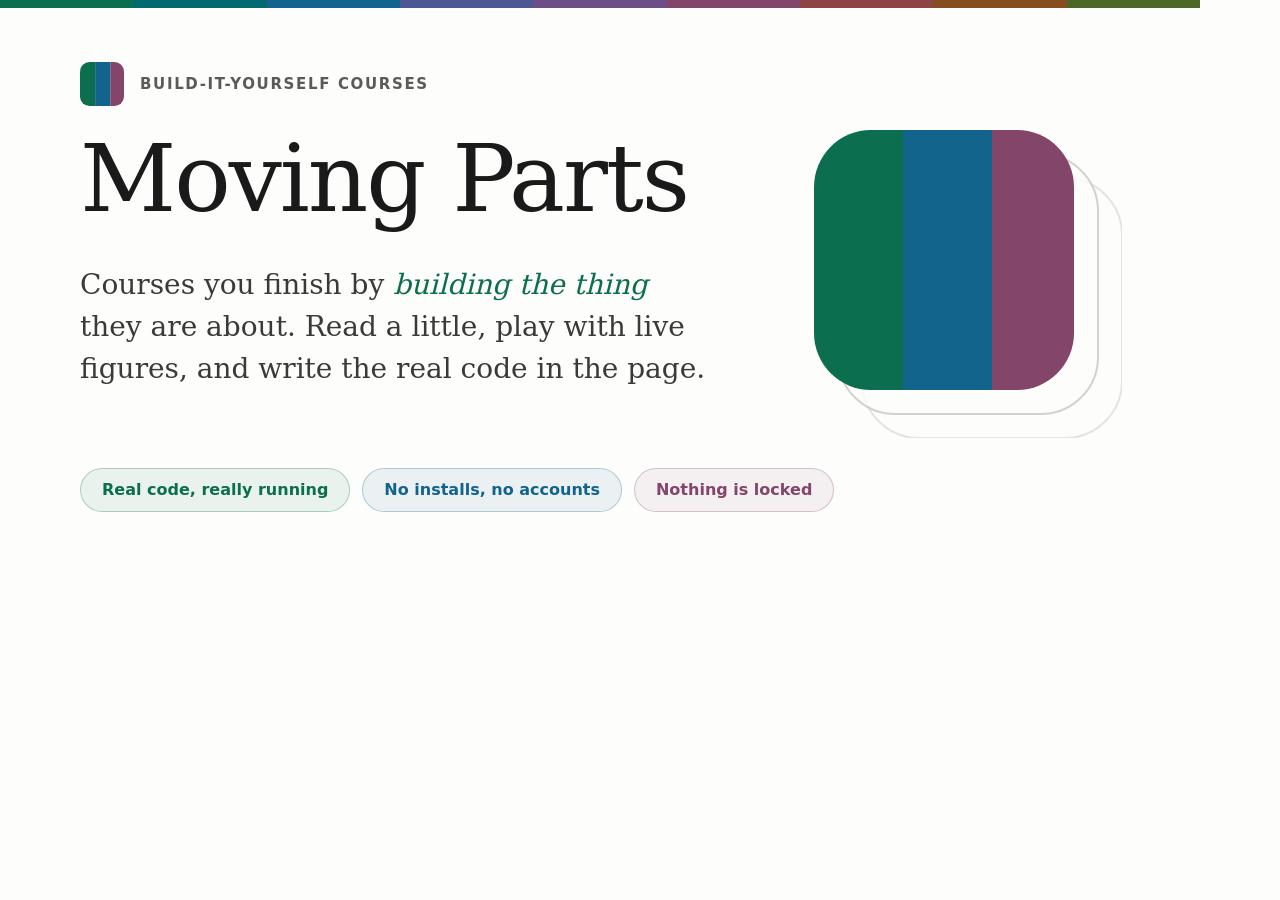
==== tools/og_card.html @ c67d7eb8 "Bring the index up to the kit the courses now carry The first course's brand kit has moved on since " ====
<!doctype html>
<html>
<head><meta charset="utf-8"><style>
  /* The series social card, 1200x630, screenshotted to site/og-image.png by
     tools/make_og_image.sh.

     A rendered page rather than a drawn image, for the same reason the rest of
     the identity is tokens: the card is then made of the family, the mark and
     the type roles, so a change to those reaches it. tools/check_brand.py
     asserts that the three hues of the mark here still match the page's.

     DejaVu leads both stacks because this renders in a headless Chromium on
     Linux, which has no Georgia. The card is the one surface whose type is
     resolved at author time rather than on the reader's machine.

     Every colour here is a literal, including the greys, because nothing in
     the page's stylesheet reaches a file rendered at author time. The nine
     hues and the mark are the ones check_brand.py compares; the rest are the
     page's own inks spelled out.

     No counts anywhere on it. A card that said "one course" would be a second
     hand-maintained list, in a PNG, where nothing can see it go stale. */
  * { margin:0; padding:0; box-sizing:border-box; }
  html,body { width:1200px; height:630px; overflow:hidden; }
  body { background:#fdfdfb; color:#1a1a1a; font-family:"DejaVu Serif",Georgia,serif; position:relative; }

  /* The whole family across the top, as on the page: the family IS the series
     identity, and unlike a single hue it does not borrow any one course's
     colour. Nine flex children so it grows a segment when the family does. */
  .rule { position:absolute; top:0; left:0; right:0; height:8px; display:flex; z-index:3; }
  .rule span { flex:1; }

  .brandrow { position:absolute; top:62px; left:80px; z-index:2;
              display:flex; align-items:center; gap:16px; }
  .tile { width:44px; height:44px; flex:none; }
  /* No wordmark in this row. The heading below is the series name, and a
     wordmark above it would print the name twice; the page's masthead makes
     the same omission for the same reason. */
  .note { font-family:"DejaVu Sans",sans-serif; font-size:15px; font-weight:600;
          letter-spacing:.11em; text-transform:uppercase; color:#5a5a5a; }

  h1 { position:absolute; top:132px; left:80px; z-index:2;
       font-size:94px; line-height:1.0; letter-spacing:-.022em; font-weight:400; }

  .tagline { position:absolute; top:264px; left:80px; z-index:2;
             font-size:28px; line-height:1.5; color:#3a3a3a; width:690px; }
  .tagline i { color:#0b6e4f; }

  .chips { position:absolute; left:80px; top:468px; z-index:2; display:flex; gap:12px; }
  /* One chip per hue, in the mark's own three, in the mark's own order. */
  .chip { font-family:"DejaVu Sans",sans-serif; font-size:16px; font-weight:600;
          line-height:1; white-space:nowrap; border-radius:999px; padding:13px 21px; }
  .c1 { color:#0b6e4f; background:rgba(11,110,79,.075);  border:1px solid rgba(11,110,79,.28); }
  .c2 { color:#12648d; background:rgba(18,100,141,.075); border:1px solid rgba(18,100,141,.28); }
  .c3 { color:#83456a; background:rgba(131,69,106,.075); border:1px solid rgba(131,69,106,.28); }

  /* Clear of the chip row below it and of the tagline's measure to its
     left, so nothing on the card overlaps anything else. */
  .art { position:absolute; right:78px; top:130px; z-index:1; }
</style></head>
<body>
  <div class="rule">
    <span style="background:#0b6e4f"></span>
    <span style="background:#016a70"></span>
    <span style="background:#12648d"></span>
    <span style="background:#4b5894"></span>
    <span style="background:#6d4d87"></span>
    <span style="background:#83456a"></span>
    <span style="background:#8c4445"></span>
    <span style="background:#864d1e"></span>
    <span style="background:#4c6726"></span>
  </div>

  <!-- The mark at the front of a stack: two empty tiles behind it, which say
       there is more than one of these without naming a number. -->
  <svg class="art" width="308" height="308" viewBox="0 0 308 308" fill="none">
    <rect x="48" y="48" width="260" height="260" rx="57" fill="#fdfdfb" stroke="#c4cac2" stroke-width="2" opacity=".45"/>
    <rect x="24" y="24" width="260" height="260" rx="57" fill="#fdfdfb" stroke="#c4cac2" stroke-width="2" opacity=".8"/>
    <clipPath id="mark"><rect x="0" y="0" width="260" height="260" rx="57"/></clipPath>
    <g clip-path="url(#mark)">
      <rect x="0"   y="0" width="89" height="260" fill="#0b6e4f"/>
      <rect x="89"  y="0" width="89" height="260" fill="#12648d"/>
      <rect x="178" y="0" width="82" height="260" fill="#83456a"/>
    </g>
  </svg>

  <div class="brandrow">
    <svg class="tile" viewBox="0 0 32 32">
      <clipPath id="c"><rect width="32" height="32" rx="7"/></clipPath>
      <g clip-path="url(#c)">
        <rect width="11" height="32" x="0"  fill="#0b6e4f"/>
        <rect width="11" height="32" x="11" fill="#12648d"/>
        <rect width="10" height="32" x="22" fill="#83456a"/>
      </g>
    </svg>
    <span class="note">build-it-yourself courses</span>
  </div>

  <h1>Moving&nbsp;Parts</h1>

  <p class="tagline">
    Courses you finish by <i>building the thing</i><br>
    they are about. Read a little, play with live<br>
    figures, and write the real code in the page.
  </p>

  <div class="chips">
    <span class="chip c1">Real code, really running</span>
    <span class="chip c2">No installs, no accounts</span>
    <span class="chip c3">Nothing is locked</span>
  </div>
</body>
</html>
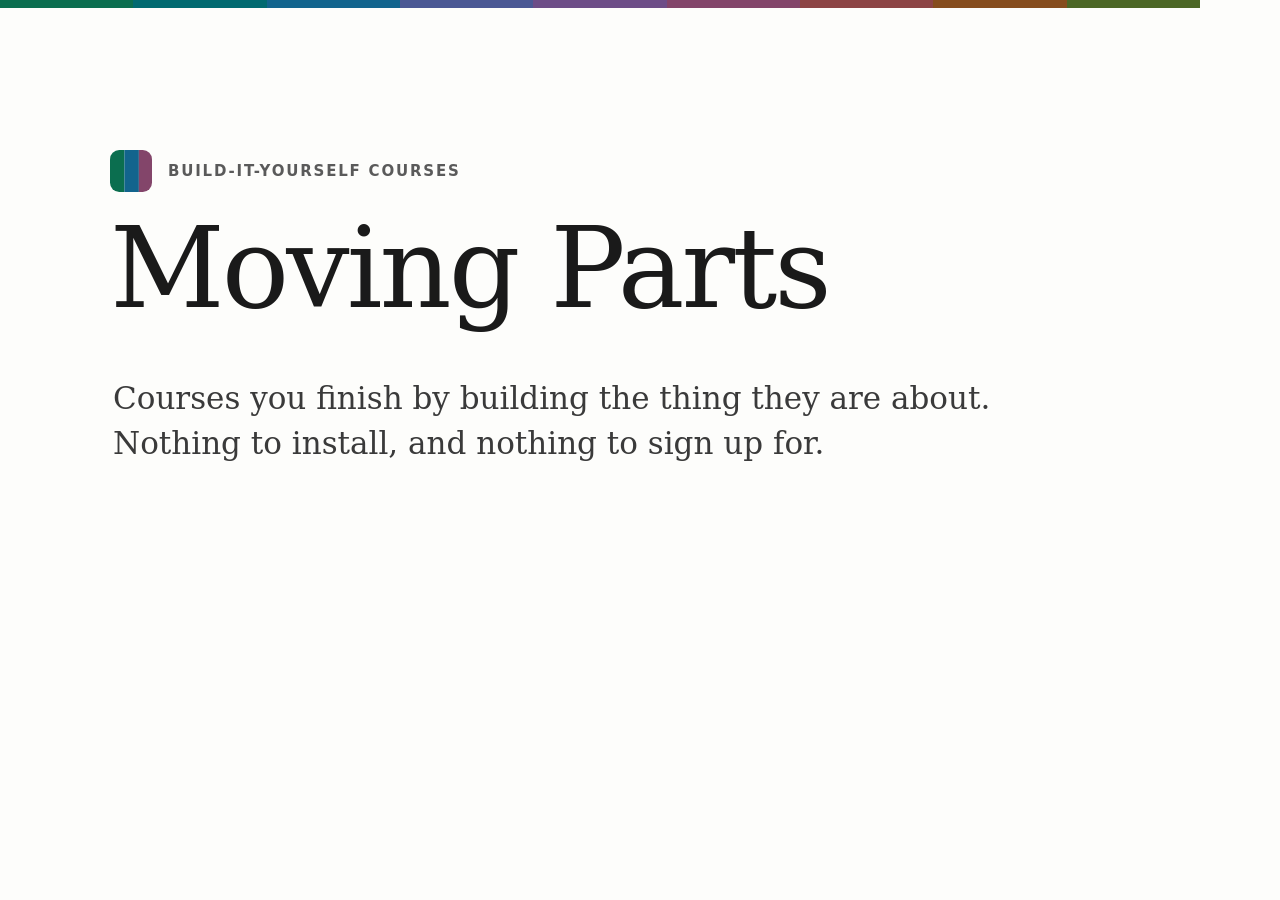
==== commit 9bc1f827: "Redraw the social card as type and one rule The card was arguing rather than saying. Three colour-co" ====
--- a/tools/og_card.html
+++ b/tools/og_card.html
@@ -5,58 +5,51 @@
      tools/make_og_image.sh.
 
      A rendered page rather than a drawn image, for the same reason the rest of
-     the identity is tokens: the card is then made of the family, the mark and
-     the type roles, so a change to those reaches it. tools/check_brand.py
-     asserts that the three hues of the mark here still match the page's.
+     the identity is tokens: the card is made of the family, the mark and the
+     type roles, so a change to those reaches it. tools/check_brand.py asserts
+     that the mark here is still the page's three hues in the page's order.
+
+     It is type and one rule, and nothing else. What it says is what the page
+     says, in the page's own sentences; there is no claim on it that the page
+     does not already make in prose, and no number that could go stale. An
+     earlier version of this card had three colour-coded pills, an accent-
+     coloured phrase in the middle of the tagline, and the mark blown up to
+     280px with two empty tiles fanned behind it to suggest more were coming.
+     Every one of those was the card arguing rather than saying, which for a
+     series with one course in it is the least credible thing it could do.
 
      DejaVu leads both stacks because this renders in a headless Chromium on
-     Linux, which has no Georgia. The card is the one surface whose type is
-     resolved at author time rather than on the reader's machine.
-
-     Every colour here is a literal, including the greys, because nothing in
-     the page's stylesheet reaches a file rendered at author time. The nine
-     hues and the mark are the ones check_brand.py compares; the rest are the
-     page's own inks spelled out.
-
-     No counts anywhere on it. A card that said "one course" would be a second
-     hand-maintained list, in a PNG, where nothing can see it go stale. */
+     Linux, which has no Georgia. Every colour is a literal, the greys
+     included, because nothing in the page's stylesheet reaches a file that is
+     rendered at author time; the nine hues and the mark are the ones
+     check_brand.py compares. */
   * { margin:0; padding:0; box-sizing:border-box; }
   html,body { width:1200px; height:630px; overflow:hidden; }
   body { background:#fdfdfb; color:#1a1a1a; font-family:"DejaVu Serif",Georgia,serif; position:relative; }
 
-  /* The whole family across the top, as on the page: the family IS the series
-     identity, and unlike a single hue it does not borrow any one course's
-     colour. Nine flex children so it grows a segment when the family does. */
-  .rule { position:absolute; top:0; left:0; right:0; height:8px; display:flex; z-index:3; }
+  /* The whole family across the top, as on the page, and the only colour on
+     the card: the family IS the series identity, and unlike a single hue it
+     does not borrow any one course's. Nine flex children so it grows a
+     segment when the family does. */
+  .rule { position:absolute; top:0; left:0; right:0; height:8px; display:flex; }
   .rule span { flex:1; }
 
-  .brandrow { position:absolute; top:62px; left:80px; z-index:2;
-              display:flex; align-items:center; gap:16px; }
-  .tile { width:44px; height:44px; flex:none; }
-  /* No wordmark in this row. The heading below is the series name, and a
-     wordmark above it would print the name twice; the page's masthead makes
-     the same omission for the same reason. */
+  /* The mark and the series note. No wordmark in this row: the heading below
+     is the series name, and a wordmark above it would print the name twice,
+     which is the omission the page's masthead makes for the same reason. */
+  .brandrow { position:absolute; top:150px; left:110px; display:flex; align-items:center; gap:16px; }
+  .tile { width:42px; height:42px; flex:none; }
   .note { font-family:"DejaVu Sans",sans-serif; font-size:15px; font-weight:600;
-          letter-spacing:.11em; text-transform:uppercase; color:#5a5a5a; }
+          letter-spacing:.12em; text-transform:uppercase; color:#5a5a5a; }
 
-  h1 { position:absolute; top:132px; left:80px; z-index:2;
-       font-size:94px; line-height:1.0; letter-spacing:-.022em; font-weight:400; }
+  h1 { position:absolute; top:212px; left:110px; font-size:112px; line-height:1;
+       letter-spacing:-.026em; font-weight:400; }
 
-  .tagline { position:absolute; top:264px; left:80px; z-index:2;
-             font-size:28px; line-height:1.5; color:#3a3a3a; width:690px; }
-  .tagline i { color:#0b6e4f; }
-
-  .chips { position:absolute; left:80px; top:468px; z-index:2; display:flex; gap:12px; }
-  /* One chip per hue, in the mark's own three, in the mark's own order. */
-  .chip { font-family:"DejaVu Sans",sans-serif; font-size:16px; font-weight:600;
-          line-height:1; white-space:nowrap; border-radius:999px; padding:13px 21px; }
-  .c1 { color:#0b6e4f; background:rgba(11,110,79,.075);  border:1px solid rgba(11,110,79,.28); }
-  .c2 { color:#12648d; background:rgba(18,100,141,.075); border:1px solid rgba(18,100,141,.28); }
-  .c3 { color:#83456a; background:rgba(131,69,106,.075); border:1px solid rgba(131,69,106,.28); }
-
-  /* Clear of the chip row below it and of the tagline's measure to its
-     left, so nothing on the card overlaps anything else. */
-  .art { position:absolute; right:78px; top:130px; z-index:1; }
+  /* Both sentences are the page's, unchanged. The 980px is wide enough that
+     the first one holds a single line at this size: a wrapped first line
+     leaves "about." alone under the tagline and reads as an accident. */
+  .sub { position:absolute; top:376px; left:113px; font-size:31px; line-height:1.45;
+         color:#3a3a3a; width:980px; }
 </style></head>
 <body>
   <div class="rule">
@@ -70,19 +63,6 @@
     <span style="background:#864d1e"></span>
     <span style="background:#4c6726"></span>
   </div>
-
-  <!-- The mark at the front of a stack: two empty tiles behind it, which say
-       there is more than one of these without naming a number. -->
-  <svg class="art" width="308" height="308" viewBox="0 0 308 308" fill="none">
-    <rect x="48" y="48" width="260" height="260" rx="57" fill="#fdfdfb" stroke="#c4cac2" stroke-width="2" opacity=".45"/>
-    <rect x="24" y="24" width="260" height="260" rx="57" fill="#fdfdfb" stroke="#c4cac2" stroke-width="2" opacity=".8"/>
-    <clipPath id="mark"><rect x="0" y="0" width="260" height="260" rx="57"/></clipPath>
-    <g clip-path="url(#mark)">
-      <rect x="0"   y="0" width="89" height="260" fill="#0b6e4f"/>
-      <rect x="89"  y="0" width="89" height="260" fill="#12648d"/>
-      <rect x="178" y="0" width="82" height="260" fill="#83456a"/>
-    </g>
-  </svg>
 
   <div class="brandrow">
     <svg class="tile" viewBox="0 0 32 32">
@@ -98,16 +78,9 @@
 
   <h1>Moving&nbsp;Parts</h1>
 
-  <p class="tagline">
-    Courses you finish by <i>building the thing</i><br>
-    they are about. Read a little, play with live<br>
-    figures, and write the real code in the page.
+  <p class="sub">
+    Courses you finish by building the thing they are about.<br>
+    Nothing to install, and nothing to sign up for.
   </p>
-
-  <div class="chips">
-    <span class="chip c1">Real code, really running</span>
-    <span class="chip c2">No installs, no accounts</span>
-    <span class="chip c3">Nothing is locked</span>
-  </div>
 </body>
 </html>
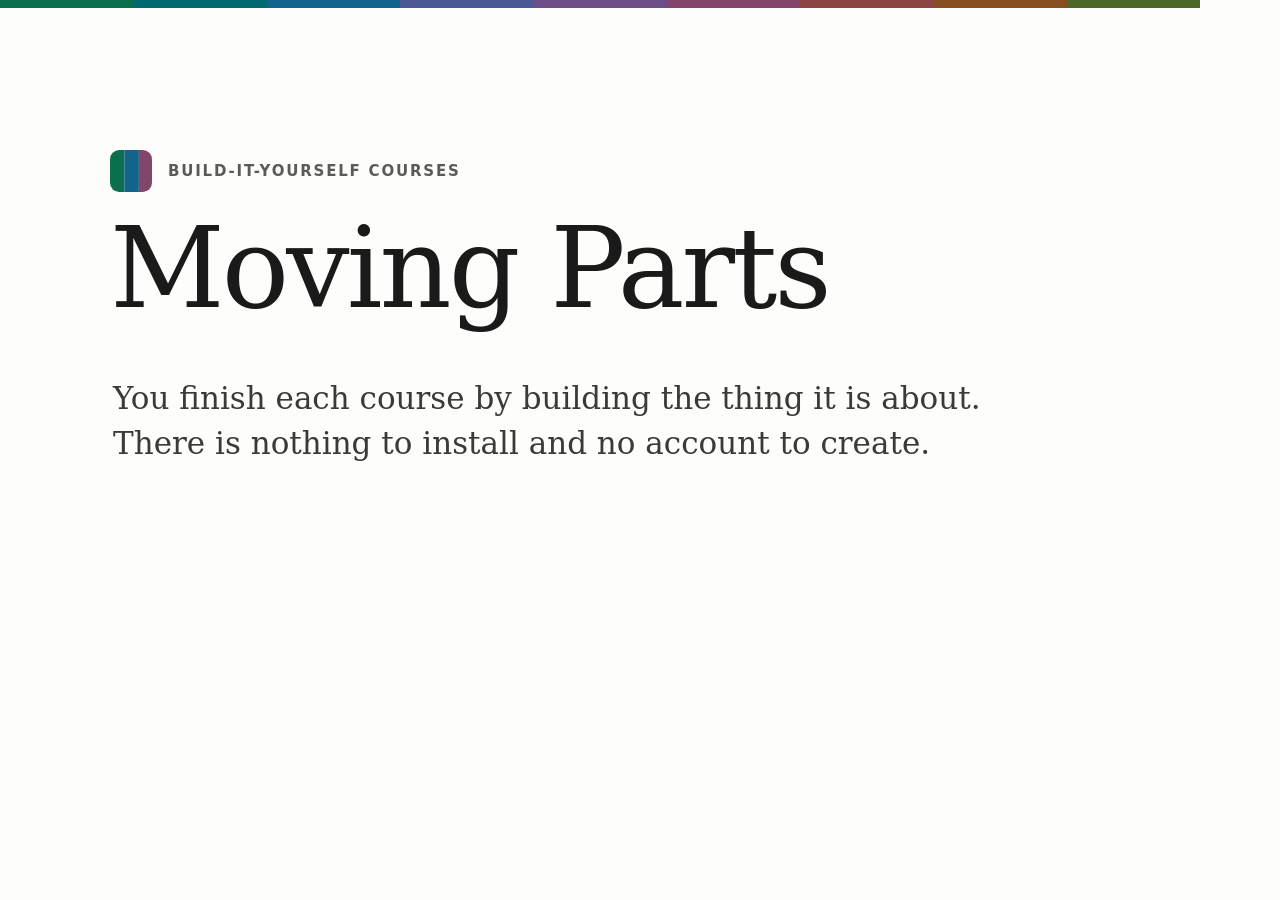
==== commit 6cb5c8bc: "Refine course descriptions and improve social card HTML for clarity and consistency" ====
--- a/tools/og_card.html
+++ b/tools/og_card.html
@@ -1,7 +1,9 @@
 <!doctype html>
 <html>
-<head><meta charset="utf-8"><style>
-  /* The series social card, 1200x630, screenshotted to site/og-image.png by
+	<head>
+		<meta charset="utf-8" />
+		<style>
+			/* The series social card, 1200x630, screenshotted to site/og-image.png by
      tools/make_og_image.sh.
 
      A rendered page rather than a drawn image, for the same reason the rest of
@@ -9,9 +11,8 @@
      type roles, so a change to those reaches it. tools/check_brand.py asserts
      that the mark here is still the page's three hues in the page's order.
 
-     It is type and one rule, and nothing else. What it says is what the page
-     says, in the page's own sentences; there is no claim on it that the page
-     does not already make in prose, and no number that could go stale. An
+      It is type and one rule, and nothing else. Every claim on it is already
+      made by the page in prose, and there is no number that could go stale. An
      earlier version of this card had three colour-coded pills, an accent-
      coloured phrase in the middle of the tagline, and the mark blown up to
      280px with two empty tiles fanned behind it to suggest more were coming.
@@ -21,66 +22,121 @@
      DejaVu leads both stacks because this renders in a headless Chromium on
      Linux, which has no Georgia. Every colour is a literal, the greys
      included, because nothing in the page's stylesheet reaches a file that is
-     rendered at author time; the nine hues and the mark are the ones
+    rendered for deployment; the nine hues and the mark are the ones
      check_brand.py compares. */
-  * { margin:0; padding:0; box-sizing:border-box; }
-  html,body { width:1200px; height:630px; overflow:hidden; }
-  body { background:#fdfdfb; color:#1a1a1a; font-family:"DejaVu Serif",Georgia,serif; position:relative; }
+			* {
+				margin: 0;
+				padding: 0;
+				box-sizing: border-box;
+			}
+			html,
+			body {
+				width: 1200px;
+				height: 630px;
+				overflow: hidden;
+			}
+			body {
+				background: #fdfdfb;
+				color: #1a1a1a;
+				font-family: "DejaVu Serif", Georgia, serif;
+				position: relative;
+			}
 
-  /* The whole family across the top, as on the page, and the only colour on
+			/* The whole family across the top, as on the page, and the only colour on
      the card: the family IS the series identity, and unlike a single hue it
      does not borrow any one course's. Nine flex children so it grows a
      segment when the family does. */
-  .rule { position:absolute; top:0; left:0; right:0; height:8px; display:flex; }
-  .rule span { flex:1; }
+			.rule {
+				position: absolute;
+				top: 0;
+				left: 0;
+				right: 0;
+				height: 8px;
+				display: flex;
+			}
+			.rule span {
+				flex: 1;
+			}
 
-  /* The mark and the series note. No wordmark in this row: the heading below
+			/* The mark and the series note. No wordmark in this row: the heading below
      is the series name, and a wordmark above it would print the name twice,
      which is the omission the page's masthead makes for the same reason. */
-  .brandrow { position:absolute; top:150px; left:110px; display:flex; align-items:center; gap:16px; }
-  .tile { width:42px; height:42px; flex:none; }
-  .note { font-family:"DejaVu Sans",sans-serif; font-size:15px; font-weight:600;
-          letter-spacing:.12em; text-transform:uppercase; color:#5a5a5a; }
+			.brandrow {
+				position: absolute;
+				top: 150px;
+				left: 110px;
+				display: flex;
+				align-items: center;
+				gap: 16px;
+			}
+			.tile {
+				width: 42px;
+				height: 42px;
+				flex: none;
+			}
+			.note {
+				font-family: "DejaVu Sans", sans-serif;
+				font-size: 15px;
+				font-weight: 600;
+				letter-spacing: 0.12em;
+				text-transform: uppercase;
+				color: #5a5a5a;
+			}
 
-  h1 { position:absolute; top:212px; left:110px; font-size:112px; line-height:1;
-       letter-spacing:-.026em; font-weight:400; }
+			h1 {
+				position: absolute;
+				top: 212px;
+				left: 110px;
+				font-size: 112px;
+				line-height: 1;
+				letter-spacing: -0.026em;
+				font-weight: 400;
+			}
 
-  /* Both sentences are the page's, unchanged. The 980px is wide enough that
-     the first one holds a single line at this size: a wrapped first line
-     leaves "about." alone under the tagline and reads as an accident. */
-  .sub { position:absolute; top:376px; left:113px; font-size:31px; line-height:1.45;
-         color:#3a3a3a; width:980px; }
-</style></head>
-<body>
-  <div class="rule">
-    <span style="background:#0b6e4f"></span>
-    <span style="background:#016a70"></span>
-    <span style="background:#12648d"></span>
-    <span style="background:#4b5894"></span>
-    <span style="background:#6d4d87"></span>
-    <span style="background:#83456a"></span>
-    <span style="background:#8c4445"></span>
-    <span style="background:#864d1e"></span>
-    <span style="background:#4c6726"></span>
-  </div>
+			/* Both sentences make claims already made by the page. The 980px is wide
+     enough that the first one holds a single line at this size: a wrapped
+     first line leaves "about." alone and reads as an accident. */
+			.sub {
+				position: absolute;
+				top: 376px;
+				left: 113px;
+				font-size: 31px;
+				line-height: 1.45;
+				color: #3a3a3a;
+				width: 980px;
+			}
+		</style>
+	</head>
+	<body>
+		<div class="rule">
+			<span style="background: #0b6e4f"></span>
+			<span style="background: #016a70"></span>
+			<span style="background: #12648d"></span>
+			<span style="background: #4b5894"></span>
+			<span style="background: #6d4d87"></span>
+			<span style="background: #83456a"></span>
+			<span style="background: #8c4445"></span>
+			<span style="background: #864d1e"></span>
+			<span style="background: #4c6726"></span>
+		</div>
 
-  <div class="brandrow">
-    <svg class="tile" viewBox="0 0 32 32">
-      <clipPath id="c"><rect width="32" height="32" rx="7"/></clipPath>
-      <g clip-path="url(#c)">
-        <rect width="11" height="32" x="0"  fill="#0b6e4f"/>
-        <rect width="11" height="32" x="11" fill="#12648d"/>
-        <rect width="10" height="32" x="22" fill="#83456a"/>
-      </g>
-    </svg>
-    <span class="note">build-it-yourself courses</span>
-  </div>
+		<div class="brandrow">
+			<svg class="tile" viewBox="0 0 32 32">
+				<clipPath id="c"><rect width="32" height="32" rx="7" /></clipPath>
+				<g clip-path="url(#c)">
+					<rect width="11" height="32" x="0" fill="#0b6e4f" />
+					<rect width="11" height="32" x="11" fill="#12648d" />
+					<rect width="10" height="32" x="22" fill="#83456a" />
+				</g>
+			</svg>
+			<span class="note">build-it-yourself courses</span>
+		</div>
 
-  <h1>Moving&nbsp;Parts</h1>
+		<h1>Moving&nbsp;Parts</h1>
 
-  <p class="sub">
-    Courses you finish by building the thing they are about.<br>
-    Nothing to install, and nothing to sign up for.
-  </p>
-</body>
+		<p class="sub">
+			You finish each course by building the thing it is about.<br />
+			There is nothing to install and no account to create.
+		</p>
+	</body>
 </html>
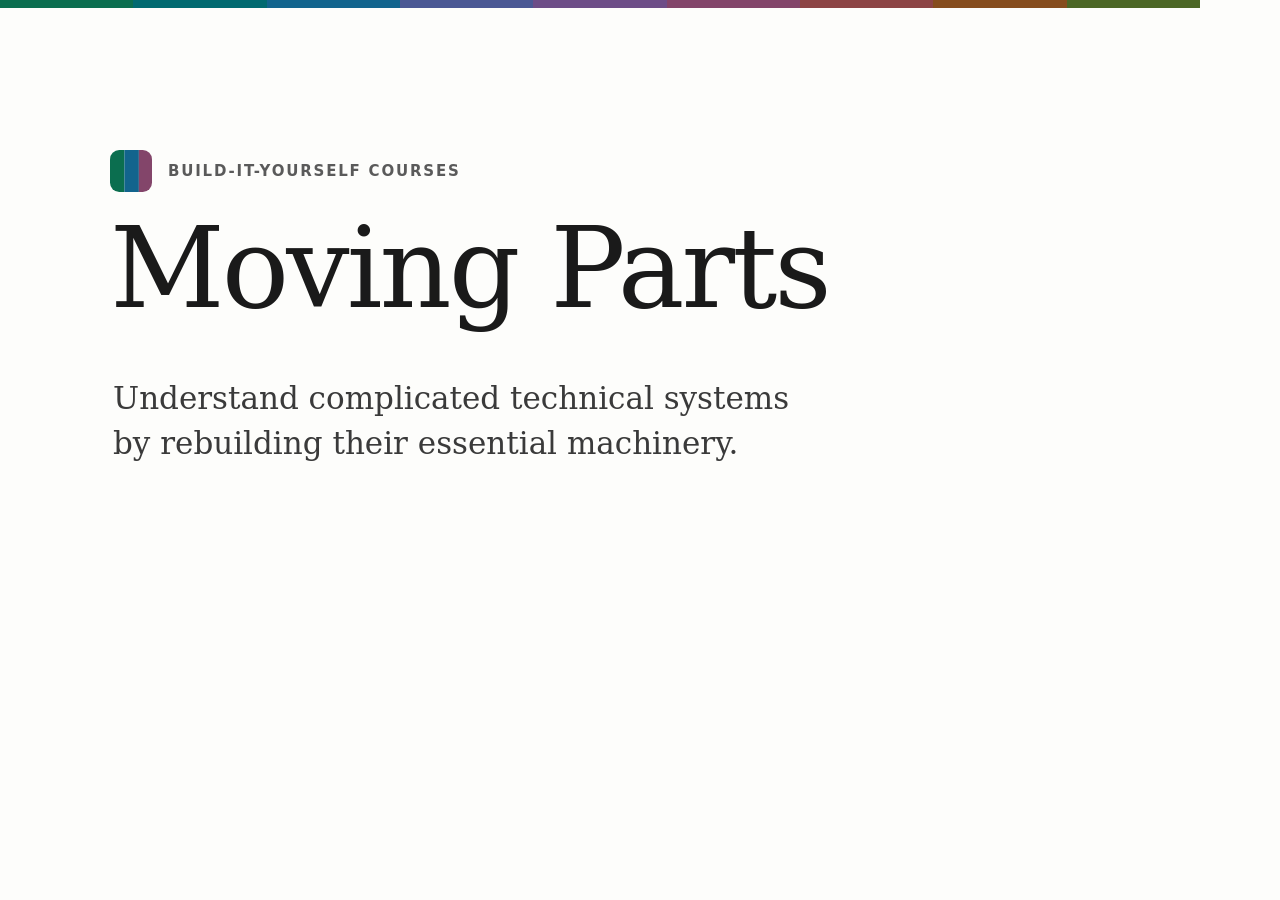
==== commit c943ca36: "Revise README and HTML meta descriptions for clarity and consistency; update OG image text" ====
--- a/tools/og_card.html
+++ b/tools/og_card.html
@@ -93,9 +93,8 @@
 				font-weight: 400;
 			}
 
-			/* Both sentences make claims already made by the page. The 980px is wide
-     enough that the first one holds a single line at this size: a wrapped
-     first line leaves "about." alone and reads as an accident. */
+			/* The sentence makes the same claim as the page. Its line break is explicit
+	 so the copy keeps the same quiet two-line composition at this size. */
 			.sub {
 				position: absolute;
 				top: 376px;
@@ -135,8 +134,8 @@
 		<h1>Moving&nbsp;Parts</h1>
 
 		<p class="sub">
-			You finish each course by building the thing it is about.<br />
-			There is nothing to install and no account to create.
+			Understand complicated technical systems<br />
+			by rebuilding their essential machinery.
 		</p>
 	</body>
 </html>
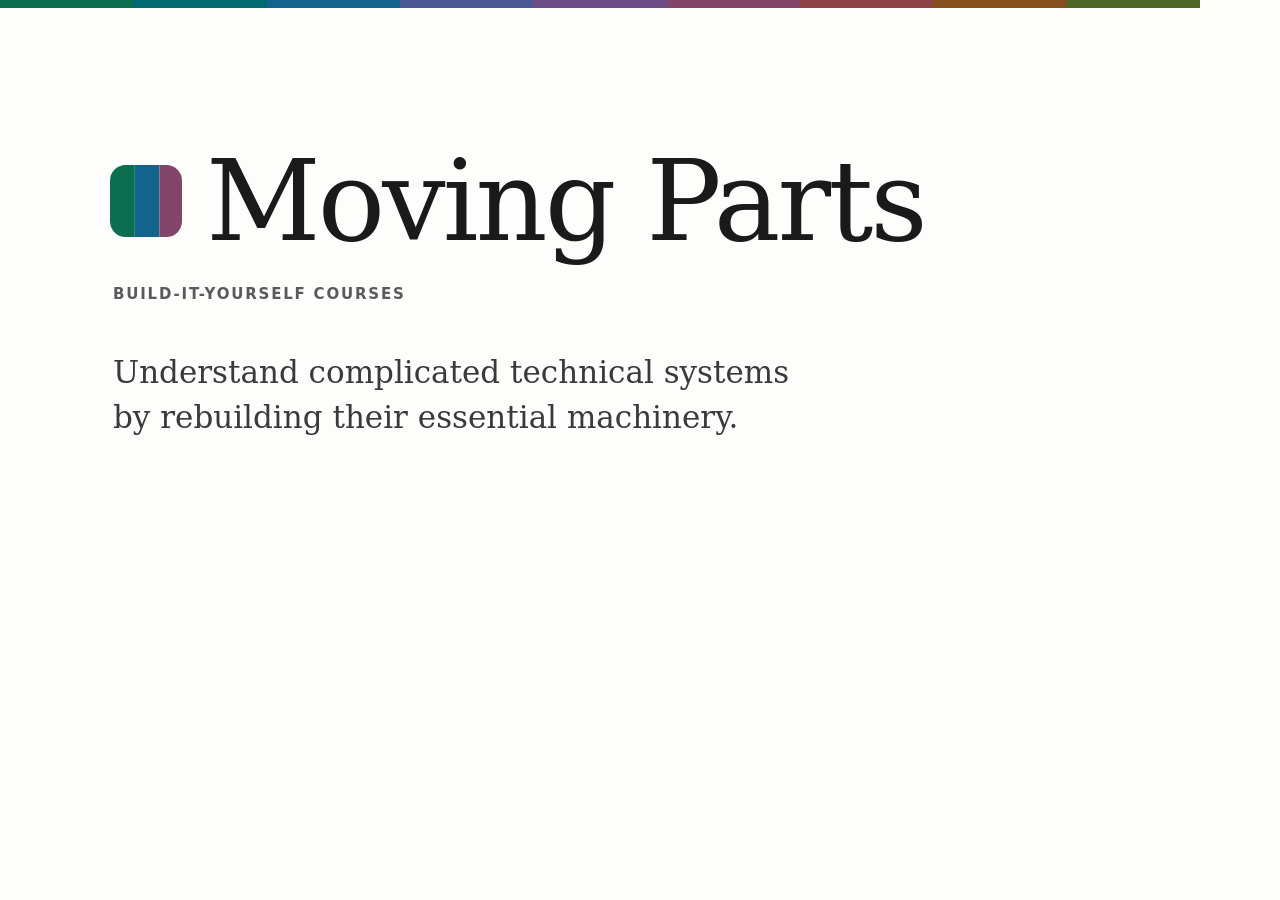
==== commit ea68a034: "Refactor branding elements: unify mark and name lockup across index, social card, and footer; enhanc" ====
--- a/tools/og_card.html
+++ b/tools/og_card.html
@@ -58,23 +58,30 @@
 				flex: 1;
 			}
 
-			/* The mark and the series note. No wordmark in this row: the heading below
-     is the series name, and a wordmark above it would print the name twice,
-     which is the omission the page's masthead makes for the same reason. */
-			.brandrow {
+			/* The series mark and name are one horizontal lockup at display size. */
+			.brandlockup {
 				position: absolute;
-				top: 150px;
+				top: 145px;
 				left: 110px;
 				display: flex;
 				align-items: center;
-				gap: 16px;
+				gap: 24px;
 			}
 			.tile {
-				width: 42px;
-				height: 42px;
+				width: 72px;
+				height: 72px;
 				flex: none;
 			}
+			h1 {
+				font-size: 112px;
+				line-height: 1;
+				letter-spacing: -0.026em;
+				font-weight: 400;
+			}
 			.note {
+				position: absolute;
+				top: 285px;
+				left: 113px;
 				font-family: "DejaVu Sans", sans-serif;
 				font-size: 15px;
 				font-weight: 600;
@@ -83,21 +90,11 @@
 				color: #5a5a5a;
 			}
 
-			h1 {
-				position: absolute;
-				top: 212px;
-				left: 110px;
-				font-size: 112px;
-				line-height: 1;
-				letter-spacing: -0.026em;
-				font-weight: 400;
-			}
-
 			/* The sentence makes the same claim as the page. Its line break is explicit
 	 so the copy keeps the same quiet two-line composition at this size. */
 			.sub {
 				position: absolute;
-				top: 376px;
+				top: 350px;
 				left: 113px;
 				font-size: 31px;
 				line-height: 1.45;
@@ -119,7 +116,7 @@
 			<span style="background: #4c6726"></span>
 		</div>
 
-		<div class="brandrow">
+		<div class="brandlockup">
 			<svg class="tile" viewBox="0 0 32 32">
 				<clipPath id="c"><rect width="32" height="32" rx="7" /></clipPath>
 				<g clip-path="url(#c)">
@@ -128,10 +125,10 @@
 					<rect width="10" height="32" x="22" fill="#83456a" />
 				</g>
 			</svg>
-			<span class="note">build-it-yourself courses</span>
+			<h1>Moving&nbsp;Parts</h1>
 		</div>
 
-		<h1>Moving&nbsp;Parts</h1>
+		<p class="note">build-it-yourself courses</p>
 
 		<p class="sub">
 			Understand complicated technical systems<br />
